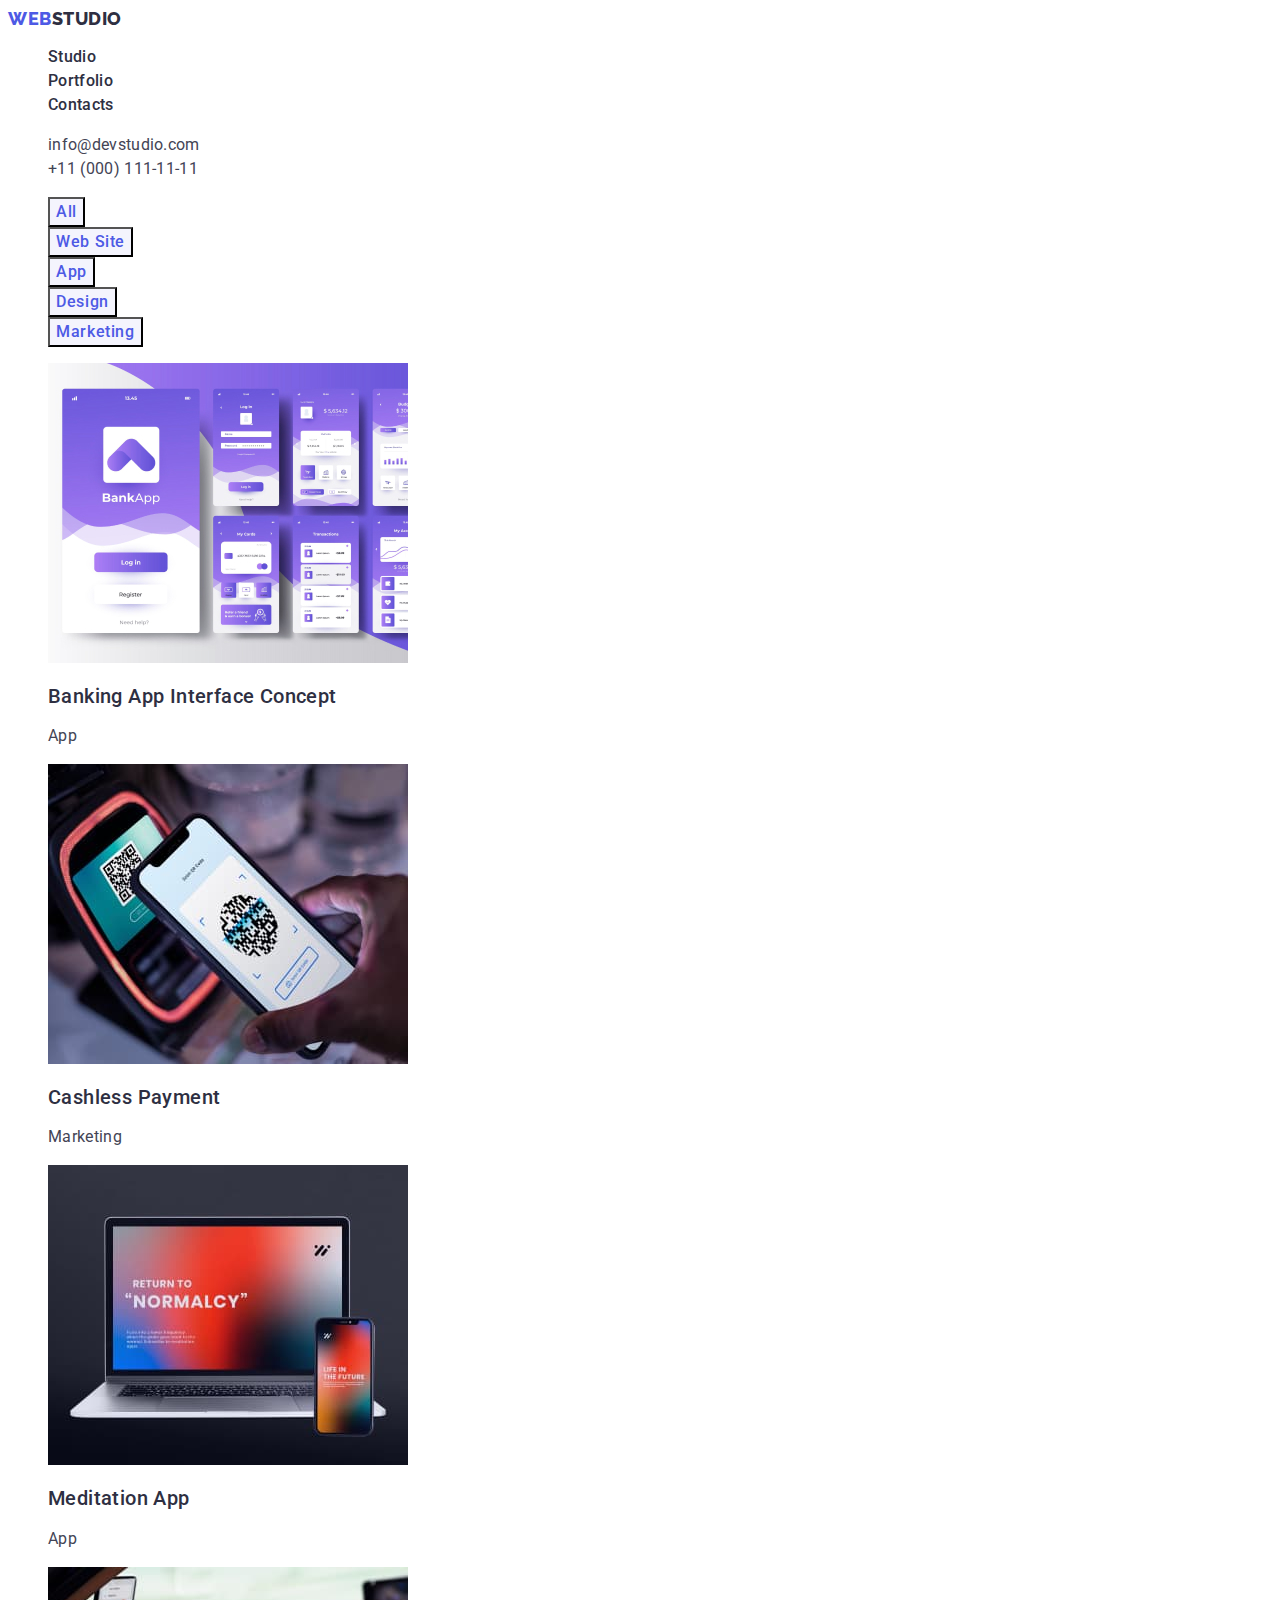
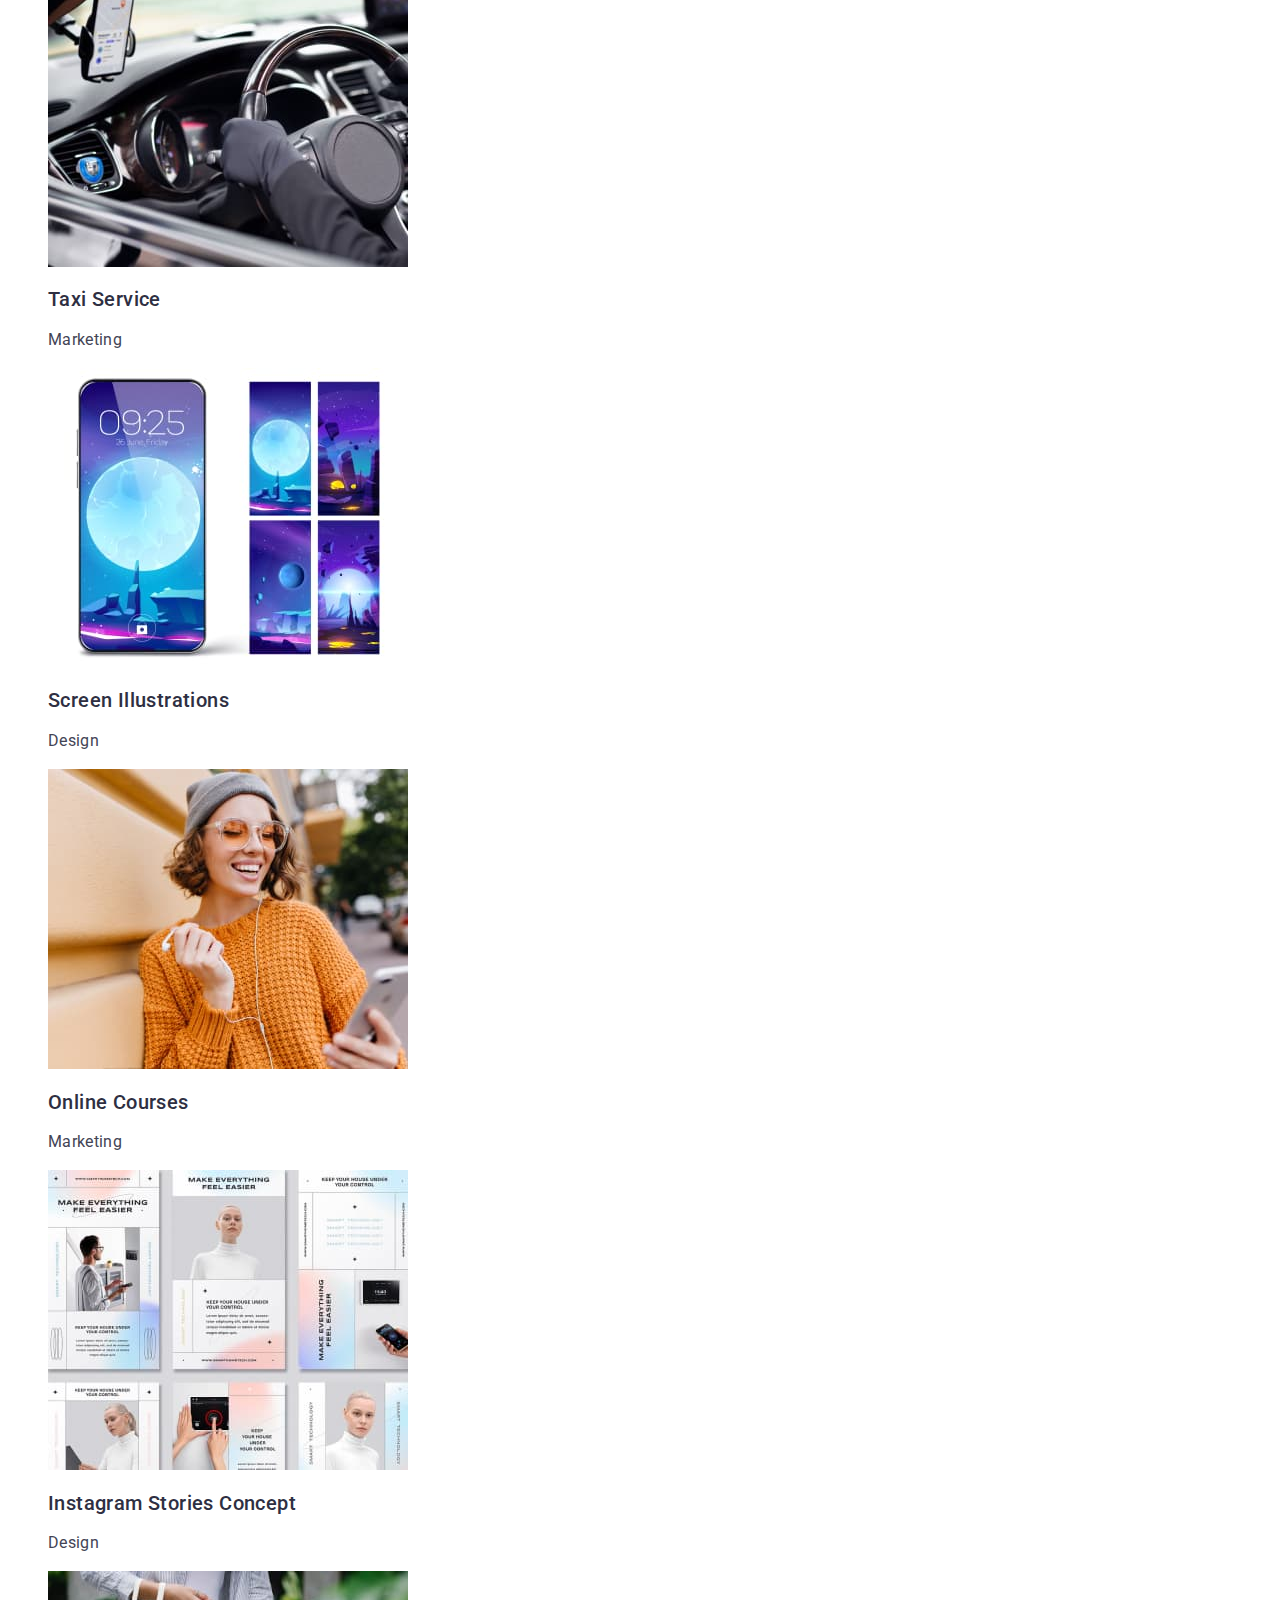
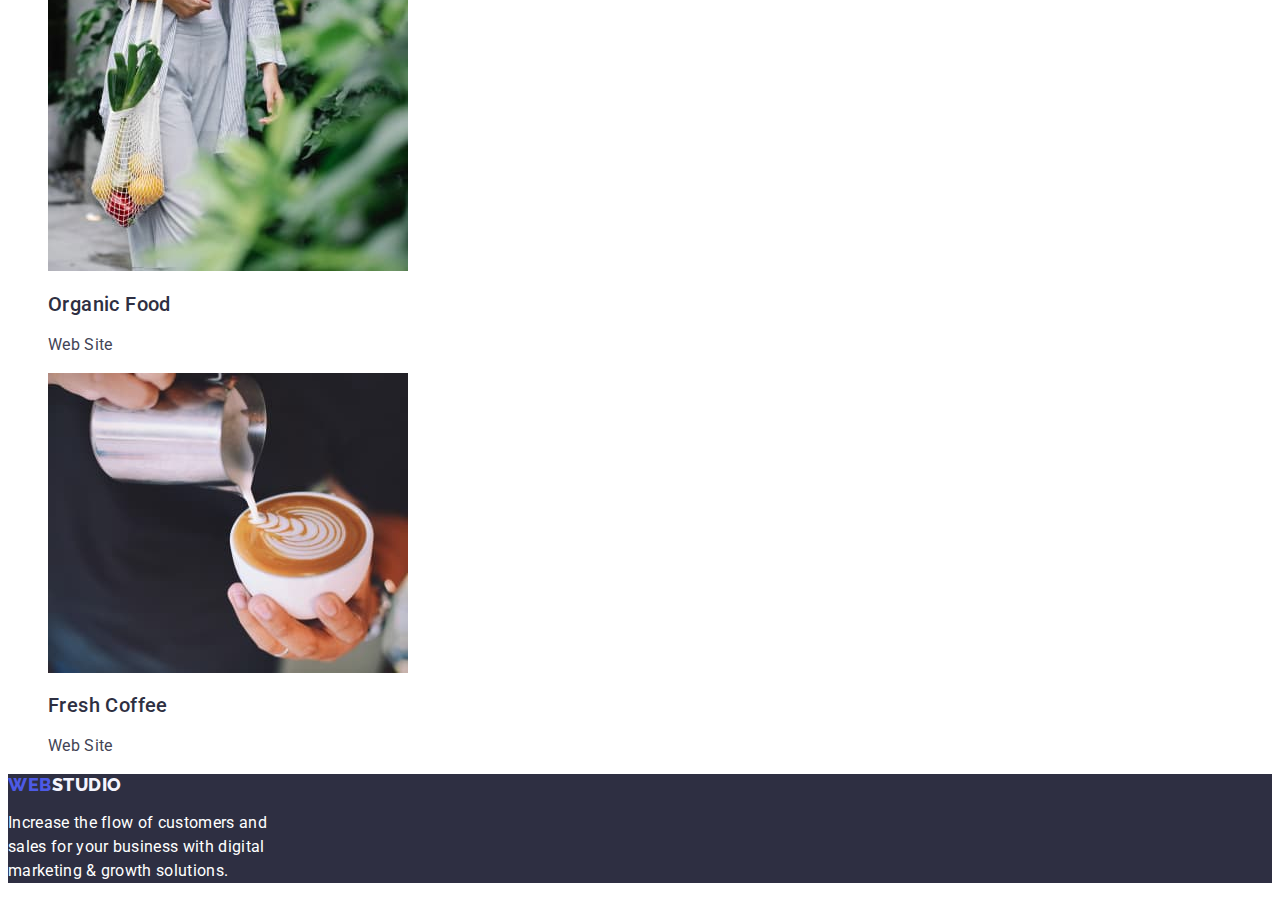
==== portfolio.html @ 1c80f48e "Initial commit" ====
<!DOCTYPE html>
<html lang="en">
  <head>
    <meta charset="UTF-8" />
    <meta http-equiv="X-UA-Compatible" content="IE=edge" />
    <meta name="viewport" content="width=device-width, initial-scale=1.0" />
    <link rel="preconnect" href="https://fonts.googleapis.com" />
    <link rel="preconnect" href="https://fonts.gstatic.com" crossorigin />
    <link
      href="https://fonts.googleapis.com/css2?family=Raleway:wght@800&family=Roboto:wght@400;500;700&display=swap"
      rel="stylesheet"
    />
    <link rel="stylesheet" href="./css/styles.css" />
    <title>Portfolio</title>
  </head>

  <body>
    <header>
      <nav>
        <a class="logo link" href="./index.html"
          >Web<span class="logo-studio">Studio</span></a
        >

        <ul class="nav-list list">
          <li class="nav-item">
            <a href="./index.html" class="nav-link link">Studio</a>
          </li>
          <li class="nav-item">
            <a href="./portfolio.html" class="nav-link link">Portfolio</a>
          </li>
          <li class="nav-item">
            <a href="" class="nav-link link">Contacts</a>
          </li>
        </ul>
      </nav>

      <address class="nav-address">
        <ul class="address-list list">
          <li class="address-item">
            <a class="address-text link" href="mailto:info@devstudio.com"
              >info@devstudio.com</a
            >
          </li>
          <li class="address-item">
            <a class="address-text link" href="tel:+110001111111"
              >+11 (000) 111-11-11</a
            >
          </li>
        </ul>
      </address>
    </header>

    <main>
      <section>
        <h1 hidden class="work-title">Work Portfolio</h1>
        <!-- Filters -->
        <ul class="filters-list list">
          <li class="filters-item">
            <button class="filters-text" type="button">All</button>
          </li>
          <li class="filters-item">
            <button class="filters-text" type="button">Web Site</button>
          </li>
          <li class="filters-item">
            <button class="filters-text" type="button">App</button>
          </li>
          <li class="filters-item">
            <button class="filters-text" type="button">Design</button>
          </li>
          <li class="filters-item">
            <button class="filters-text" type="button">Marketing</button>
          </li>
        </ul>

        <!-- Portfolio Work -->
        <ul class="projects-list list">
          <li class="projects-item">
            <a class="project-link link" href=""
              ><img
                src="./images/portfolio1.jpg"
                alt="Banking App Interface"
                width="360"
                height="300"
              />
              <h2 class="projects-direction">Banking App Interface Concept</h2>
              <p class="projects-text">App</p>
            </a>
          </li>

          <li class="projects-item">
            <a class="project-link link" href=""
              ><img
                src="./images/portfolio2.jpg"
                alt="Cashless Payment"
                width="360"
                height="300"
              />
              <h2 class="projects-direction">Cashless Payment</h2>
              <p class="projects-text">Marketing</p>
            </a>
          </li>

          <li class="projects-item">
            <a class="project-link link" href=""
              ><img
                src="./images/portfolio3.jpg"
                alt="Meditation App"
                width="360"
                height="300"
              />
              <h2 class="projects-direction">Meditation App</h2>
              <p class="projects-text">App</p>
            </a>
          </li>

          <li class="projects-item">
            <a class="project-link link" href=""
              ><img
                src="./images/portfolio4.jpg"
                alt="Taxi Service"
                width="360"
                height="300"
              />
              <h2 class="projects-direction">Taxi Service</h2>
              <p class="projects-text">Marketing</p>
            </a>
          </li>

          <li class="projects-item">
            <a class="project-link link" href=""
              ><img
                src="./images/portfolio5.jpg"
                alt="Screen Illustrations App"
                width="360"
                height="300"
              />
              <h2 class="projects-direction">Screen Illustrations</h2>
              <p class="projects-text">Design</p>
            </a>
          </li>

          <li class="projects-item">
            <a class="project-link link" href=""
              ><img
                src="./images/portfolio6.jpg"
                alt="Girl Watching Online Courses On The Telephone"
                width="360"
                height="300"
              />
              <h2 class="projects-direction">Online Courses</h2>
              <p class="projects-text">Marketing</p>
            </a>
          </li>

          <li class="projects-item">
            <a class="project-link link" href=""
              ><img
                src="./images/portfolio7.jpg"
                alt="Instagram Stories Concept"
                width="360"
                height="300"
              />
              <h2 class="projects-direction">Instagram Stories Concept</h2>
              <p class="projects-text">Design</p>
            </a>
          </li>

          <li class="projects-item">
            <a class="project-link link" href=""
              ><img
                src="./images/portfolio8.jpg"
                alt="Girl With A Bag Of Groceries"
                width="360"
                height="300"
              />
              <h2 class="projects-direction">Organic Food</h2>
              <p class="projects-text">Web Site</p>
            </a>
          </li>

          <li class="projects-item">
            <a class="project-link link" href="">
              <img
                src="./images/portfolio9.jpg"
                alt="Man Making Coffee"
                width="360"
                height="300"
              />
              <h2 class="projects-direction">Fresh Coffee</h2>
              <p class="projects-text">Web Site</p>
            </a>
          </li>
        </ul>
      </section>
    </main>

    <footer class="foot">
      <a class="logo link" href="./index.html"
        >Web<span class="logo-footer">Studio</span></a
      >
      <p class="footer-advise">
        Increase the flow of customers and <br />
        sales for your business with digital <br />
        marketing & growth solutions.
      </p>
    </footer>
  </body>
</html>
---- css/styles.css ----
:root {
--primary-brand-color: #4D5AE5;
--hover-color: #404BBF;
--headings-color: #2E2F42;
--text-color: #434455;
--subtle-text: #8E8F99;
--success-color: #31D0AA;
--magic-color: #ffffff;
--accent-color: #E7E9FC;
--background-color: #F4F4FD;
}

body{
    background-color: var(--magic-color);
    color: var(--text-color);
    font-style: normal;
    font-family: Roboto, sans-serif;
    font-size: 16px;
    font-weight: 400;
}


/* Header */

/* Logo */
.logo{
    text-decoration: none;
    font-family: 'Raleway', sans-serif;
    font-weight: 800;
    font-size: 18px;
    line-height: 1.17;
    letter-spacing: 0.03em;
    text-transform: uppercase;
    color: var(--primary-brand-color);
}



.logo-studio {
color: var(--headings-color);

}


/* Navigation */
.nav-list{
    list-style: none; 
}

.nav-link{
    color: var(--headings-color);
    font-style: normal;
    font-weight: 500;
    line-height: 1.5;
    letter-spacing: 0.02em;
    text-decoration: none;
}

.nav-link:hover, .nav-link:focus{
    color: var(--hover-color);
}

/* .nav-link.link-current{
    color: var(--primary-brand-color);
} */


/* address */
.nav-address{
    font-style: normal;
}

.address-text{
    color: var(--text-color);
    line-height: 1.5;
    letter-spacing: 0.02em;
    text-decoration: none;
    
}

.address-list{
    list-style: none;
}

.address-text:hover, .address-text:focus{
    color: var(--hover-color);;
}

.section-title {
    color: var(--headings-color);
    font-weight: 600;
    font-size: 36px;
    line-height: 1.11;
    text-transform: capitalize;
    letter-spacing: 0.02em;
    text-align: center;

}

/* Hero Section */

.hero {
    background-color: var(--headings-color);
}

.hero-title{
    color: var(--magic-color);
    font-family: "Roboto", sans-serif;
    font-weight: 600;
    font-size: 56px;
    line-height: 1.07;
    letter-spacing: 0.02em;
    text-align: center;
}

.button-hero {
    color: var(--magic-color);
    background-color: var(--primary-brand-color);
    font-family: "Roboto", sans-serif;
    font-weight: 500;
    font-size: 16px;
    line-height: 1.5;
    letter-spacing: 0.04em;
    margin: auto;
    display: block;
}

.button-hero:hover, .button-hero:focus {
    color: var(--hover-color);
    cursor: pointer;
}


/* Features Section */

.feature-direction, .team-name, .projects-direction{
    color: var(--headings-color);
    font-weight: 500;
    font-size: 20px;
    line-height: 1.2;
    letter-spacing: 0.02em;
    text-transform: capitalize;
}

.feature-text{
    line-height: 1.5;
    letter-spacing: 0.02em;
}


.feature-list{
    list-style: none;
}

/* Samples */

.samples-list{
    list-style: none;
}

/* Team Section */

.team{
    background-color: var(--background-color);
}

.team-list{
    list-style: none;
}

.team-item{
    background-color: var(--magic-color);
}

.team-function{
    line-height: 1.5;
    letter-spacing: 0.02em;
}

/* Footer Section */ 

.foot{
    background-color: var(--headings-color);
}

.logo-footer{
color: var(--background-color);
}

.footer-advise{
    color: var(--magic-color);
    line-height: 1.5;
    letter-spacing: 0.02em;
}


/* Page Portfolio */

/* Filters */
.filters-list{
    list-style: none;
}

.filters-text{
    color: var(--primary-brand-color);
    background-color: var(--background-color);
    font-family: "Roboto", sans-serif;
    font-weight: 500;
    font-size: 16px;
    line-height: 1.5;
    letter-spacing: 0.04em;

}

.filters-text:hover, .filters-text:focus{
    color: var(--magic-color);
    background-color: var(--hover-color);
    cursor: pointer;
}

/* Portfolio Work */

.projects-list{
    list-style: none;
}

.project-link{
    text-decoration: none;
}

/* .projects-direction{
    color: var(--headings-color);
    font-weight: 500;
    font-size: 20px;
    line-height: 1.2;
    letter-spacing: 0.02em;
    
} */

.projects-text{
    font-size: 16px;
    line-height: 1.5;
    letter-spacing: 0.02em;
    color: var(--text-color);
    
}
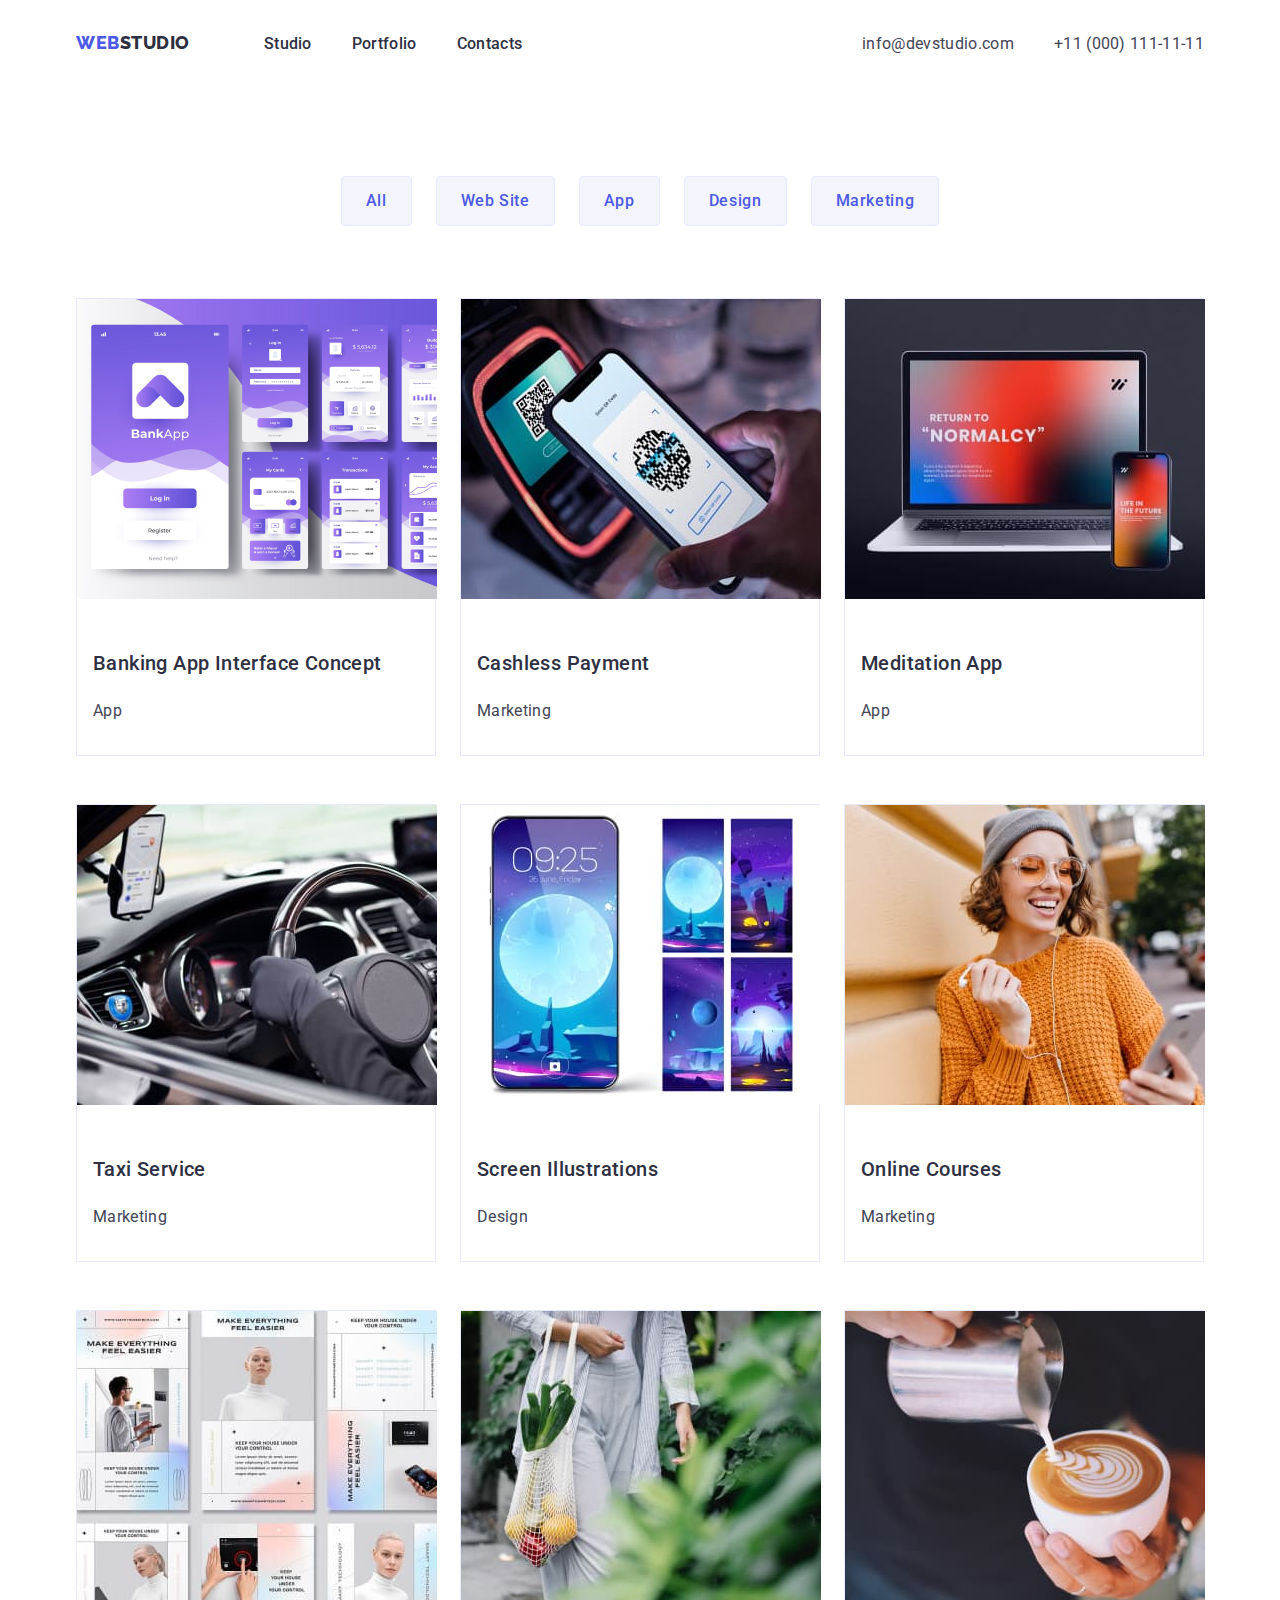
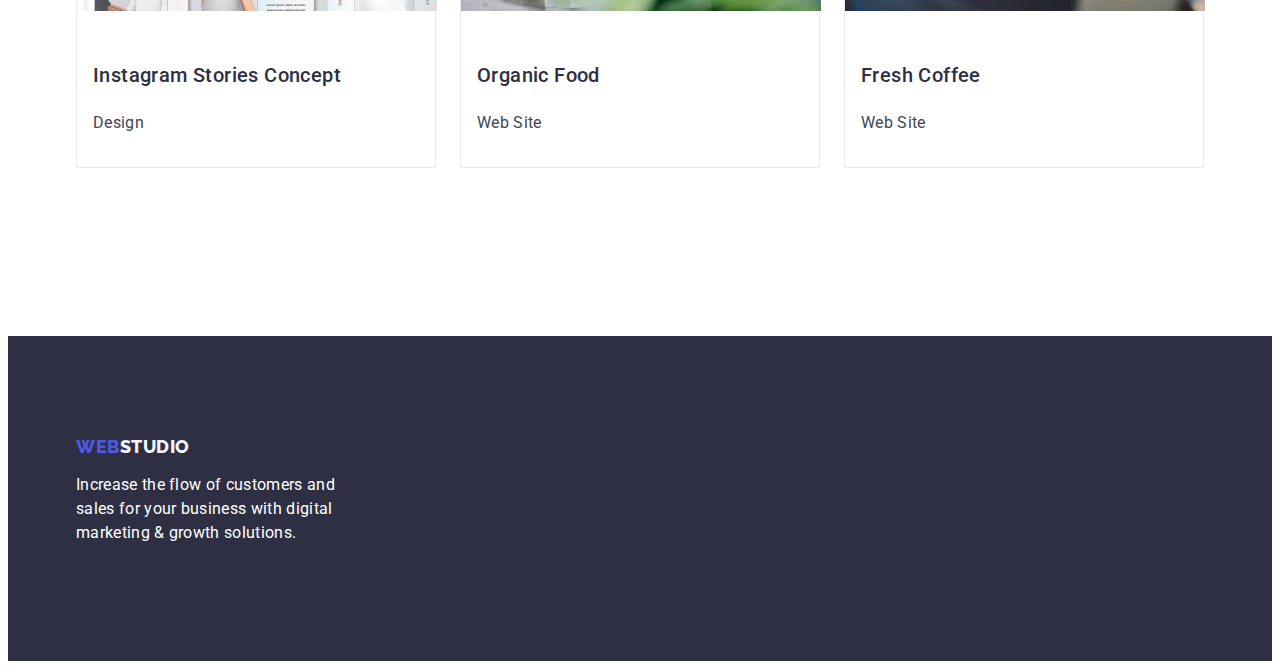
==== commit 9645becc: "Added Flexbox" ====
--- a/portfolio.html
+++ b/portfolio.html
@@ -15,194 +15,202 @@
   </head>
 
   <body>
-    <header>
-      <nav>
-        <a class="logo link" href="./index.html"
-          >Web<span class="logo-studio">Studio</span></a
-        >
-
-        <ul class="nav-list list">
-          <li class="nav-item">
-            <a href="./index.html" class="nav-link link">Studio</a>
-          </li>
-          <li class="nav-item">
-            <a href="./portfolio.html" class="nav-link link">Portfolio</a>
-          </li>
-          <li class="nav-item">
-            <a href="" class="nav-link link">Contacts</a>
-          </li>
-        </ul>
-      </nav>
-
-      <address class="nav-address">
-        <ul class="address-list list">
-          <li class="address-item">
-            <a class="address-text link" href="mailto:info@devstudio.com"
-              >info@devstudio.com</a
-            >
-          </li>
-          <li class="address-item">
-            <a class="address-text link" href="tel:+110001111111"
-              >+11 (000) 111-11-11</a
-            >
-          </li>
-        </ul>
-      </address>
+    <header class="nav-bar">
+      <div class="nav-container">
+        <div class="logo-nav">
+          <a class="logo link" href="./index.html"
+            >Web<span class="logo-studio">Studio</span></a
+          >
+          <nav>
+            <ul class="nav-list list">
+              <li class="nav-item">
+                <a href="./index.html" class="nav-link link">Studio</a>
+              </li>
+              <li class="nav-item">
+                <a href="./portfolio.html" class="nav-link link">Portfolio</a>
+              </li>
+              <li class="nav-item">
+                <a href="" class="nav-link link">Contacts</a>
+              </li>
+            </ul>
+          </nav>
+        </div>
+
+        <address class="nav-address">
+          <ul class="address-list list">
+            <li class="address-item">
+              <a class="address-text link" href="mailto:info@devstudio.com"
+                >info@devstudio.com</a
+              >
+            </li>
+            <li class="address-item">
+              <a class="address-text link" href="tel:+110001111111"
+                >+11 (000) 111-11-11</a
+              >
+            </li>
+          </ul>
+        </address>
+      </div>
     </header>
 
     <main>
-      <section>
-        <h1 hidden class="work-title">Work Portfolio</h1>
-        <!-- Filters -->
-        <ul class="filters-list list">
-          <li class="filters-item">
-            <button class="filters-text" type="button">All</button>
-          </li>
-          <li class="filters-item">
-            <button class="filters-text" type="button">Web Site</button>
-          </li>
-          <li class="filters-item">
-            <button class="filters-text" type="button">App</button>
-          </li>
-          <li class="filters-item">
-            <button class="filters-text" type="button">Design</button>
-          </li>
-          <li class="filters-item">
-            <button class="filters-text" type="button">Marketing</button>
-          </li>
-        </ul>
-
-        <!-- Portfolio Work -->
-        <ul class="projects-list list">
-          <li class="projects-item">
-            <a class="project-link link" href=""
-              ><img
-                src="./images/portfolio1.jpg"
-                alt="Banking App Interface"
-                width="360"
-                height="300"
-              />
-              <h2 class="projects-direction">Banking App Interface Concept</h2>
-              <p class="projects-text">App</p>
-            </a>
-          </li>
-
-          <li class="projects-item">
-            <a class="project-link link" href=""
-              ><img
-                src="./images/portfolio2.jpg"
-                alt="Cashless Payment"
-                width="360"
-                height="300"
-              />
-              <h2 class="projects-direction">Cashless Payment</h2>
-              <p class="projects-text">Marketing</p>
-            </a>
-          </li>
-
-          <li class="projects-item">
-            <a class="project-link link" href=""
-              ><img
-                src="./images/portfolio3.jpg"
-                alt="Meditation App"
-                width="360"
-                height="300"
-              />
-              <h2 class="projects-direction">Meditation App</h2>
-              <p class="projects-text">App</p>
-            </a>
-          </li>
-
-          <li class="projects-item">
-            <a class="project-link link" href=""
-              ><img
-                src="./images/portfolio4.jpg"
-                alt="Taxi Service"
-                width="360"
-                height="300"
-              />
-              <h2 class="projects-direction">Taxi Service</h2>
-              <p class="projects-text">Marketing</p>
-            </a>
-          </li>
-
-          <li class="projects-item">
-            <a class="project-link link" href=""
-              ><img
-                src="./images/portfolio5.jpg"
-                alt="Screen Illustrations App"
-                width="360"
-                height="300"
-              />
-              <h2 class="projects-direction">Screen Illustrations</h2>
-              <p class="projects-text">Design</p>
-            </a>
-          </li>
-
-          <li class="projects-item">
-            <a class="project-link link" href=""
-              ><img
-                src="./images/portfolio6.jpg"
-                alt="Girl Watching Online Courses On The Telephone"
-                width="360"
-                height="300"
-              />
-              <h2 class="projects-direction">Online Courses</h2>
-              <p class="projects-text">Marketing</p>
-            </a>
-          </li>
-
-          <li class="projects-item">
-            <a class="project-link link" href=""
-              ><img
-                src="./images/portfolio7.jpg"
-                alt="Instagram Stories Concept"
-                width="360"
-                height="300"
-              />
-              <h2 class="projects-direction">Instagram Stories Concept</h2>
-              <p class="projects-text">Design</p>
-            </a>
-          </li>
-
-          <li class="projects-item">
-            <a class="project-link link" href=""
-              ><img
-                src="./images/portfolio8.jpg"
-                alt="Girl With A Bag Of Groceries"
-                width="360"
-                height="300"
-              />
-              <h2 class="projects-direction">Organic Food</h2>
-              <p class="projects-text">Web Site</p>
-            </a>
-          </li>
-
-          <li class="projects-item">
-            <a class="project-link link" href="">
-              <img
-                src="./images/portfolio9.jpg"
-                alt="Man Making Coffee"
-                width="360"
-                height="300"
-              />
-              <h2 class="projects-direction">Fresh Coffee</h2>
-              <p class="projects-text">Web Site</p>
-            </a>
-          </li>
-        </ul>
+      <section class="project">
+        <div class="container">
+          <h1 hidden class="work-title">Work Portfolio</h1>
+          <!-- Filters -->
+          <ul class="filters-list list">
+            <li class="filters-item">
+              <button class="filters-text" type="button">All</button>
+            </li>
+            <li class="filters-item">
+              <button class="filters-text" type="button">Web Site</button>
+            </li>
+            <li class="filters-item">
+              <button class="filters-text" type="button">App</button>
+            </li>
+            <li class="filters-item">
+              <button class="filters-text" type="button">Design</button>
+            </li>
+            <li class="filters-item">
+              <button class="filters-text" type="button">Marketing</button>
+            </li>
+          </ul>
+
+          <!-- Portfolio Work -->
+          <ul class="projects-list list">
+            <li class="projects-item">
+              <a class="project-link link" href=""
+                ><img
+                  src="./images/portfolio1.jpg"
+                  alt="Banking App Interface"
+                  width="360"
+                  height="300"
+                />
+                <h2 class="projects-direction">
+                  Banking App Interface Concept
+                </h2>
+                <p class="projects-text">App</p>
+              </a>
+            </li>
+
+            <li class="projects-item">
+              <a class="project-link link" href=""
+                ><img
+                  src="./images/portfolio2.jpg"
+                  alt="Cashless Payment"
+                  width="360"
+                  height="300"
+                />
+                <h2 class="projects-direction">Cashless Payment</h2>
+                <p class="projects-text">Marketing</p>
+              </a>
+            </li>
+
+            <li class="projects-item">
+              <a class="project-link link" href=""
+                ><img
+                  src="./images/portfolio3.jpg"
+                  alt="Meditation App"
+                  width="360"
+                  height="300"
+                />
+                <h2 class="projects-direction">Meditation App</h2>
+                <p class="projects-text">App</p>
+              </a>
+            </li>
+
+            <li class="projects-item">
+              <a class="project-link link" href=""
+                ><img
+                  src="./images/portfolio4.jpg"
+                  alt="Taxi Service"
+                  width="360"
+                  height="300"
+                />
+                <h2 class="projects-direction">Taxi Service</h2>
+                <p class="projects-text">Marketing</p>
+              </a>
+            </li>
+
+            <li class="projects-item">
+              <a class="project-link link" href=""
+                ><img
+                  src="./images/portfolio5.jpg"
+                  alt="Screen Illustrations App"
+                  width="360"
+                  height="300"
+                />
+                <h2 class="projects-direction">Screen Illustrations</h2>
+                <p class="projects-text">Design</p>
+              </a>
+            </li>
+
+            <li class="projects-item">
+              <a class="project-link link" href=""
+                ><img
+                  src="./images/portfolio6.jpg"
+                  alt="Girl Watching Online Courses On The Telephone"
+                  width="360"
+                  height="300"
+                />
+                <h2 class="projects-direction">Online Courses</h2>
+                <p class="projects-text">Marketing</p>
+              </a>
+            </li>
+
+            <li class="projects-item">
+              <a class="project-link link" href=""
+                ><img
+                  src="./images/portfolio7.jpg"
+                  alt="Instagram Stories Concept"
+                  width="360"
+                  height="300"
+                />
+                <h2 class="projects-direction">Instagram Stories Concept</h2>
+                <p class="projects-text">Design</p>
+              </a>
+            </li>
+
+            <li class="projects-item">
+              <a class="project-link link" href=""
+                ><img
+                  src="./images/portfolio8.jpg"
+                  alt="Girl With A Bag Of Groceries"
+                  width="360"
+                  height="300"
+                />
+                <h2 class="projects-direction">Organic Food</h2>
+                <p class="projects-text">Web Site</p>
+              </a>
+            </li>
+
+            <li class="projects-item">
+              <a class="project-link link" href="">
+                <img
+                  src="./images/portfolio9.jpg"
+                  alt="Man Making Coffee"
+                  width="360"
+                  height="300"
+                />
+                <h2 class="projects-direction">Fresh Coffee</h2>
+                <p class="projects-text">Web Site</p>
+              </a>
+            </li>
+          </ul>
+        </div>
       </section>
     </main>
 
-    <footer class="foot">
-      <a class="logo link" href="./index.html"
-        >Web<span class="logo-footer">Studio</span></a
-      >
-      <p class="footer-advise">
-        Increase the flow of customers and <br />
-        sales for your business with digital <br />
-        marketing & growth solutions.
-      </p>
+    <footer class="footer">
+      <div class="container">
+        <a class="logo link" href="./index.html"
+          >Web<span class="logo-footer">Studio</span></a
+        >
+        <p class="footer-advise">
+          Increase the flow of customers and sales for your business with
+          digital marketing & growth solutions.
+        </p>
+      </div>
     </footer>
   </body>
 </html>
--- a/css/styles.css
+++ b/css/styles.css
@@ -1,3 +1,11 @@
+html {
+    box-sizing: border-box;
+}
+
+*, *::before, *::after {
+    box-sizing: inherit;
+}
+
 :root {
 --primary-brand-color: #4D5AE5;
 --hover-color: #404BBF;
@@ -19,11 +27,64 @@
     font-weight: 400;
 }
 
+.container{
+    width: 1158px;
+    margin: 0 auto;
+    padding-left: 15px;
+    padding-right: 15px;
+}
+
+.nav-list,
+.address-list,
+.features-list,
+.samples-list,
+.team-list,
+.filters-list,
+.projects-list {
+    list-style-type: none;
+}
+
+.nav-bar,
+.logo-nav,
+.nav-address,
+.nav-list,
+.address-list,
+.features-list,
+.samples-list,
+.team-list,
+.filters-list,
+.projects-list {
+    display: flex;
+}
+
+.filters-item:not(:last-child),
+.featurs-item:not(:last-child),
+.samples-item:not(:last-child),
+.team-item:not(:last-child) {
+    margin-right: 24px;
+}
 
 /* Header */
+
+.nav-bar{
+    background-color: var(--magic-color);
+    padding-top: 24px;
+    padding-bottom: 24px;
+}
+
+.nav-container{
+    display: flex;
+    justify-content: space-between;
+    align-items: center;
+    width: 1158px;
+    margin: 0 auto;
+    padding-left: 15px;
+    padding-right: 15px;
+}
 
 /* Logo */
 .logo{
+    margin-right: 74px ;
     text-decoration: none;
     font-family: 'Raleway', sans-serif;
     font-weight: 800;
@@ -34,17 +95,19 @@
     color: var(--primary-brand-color);
 }
 
-
-
 .logo-studio {
 color: var(--headings-color);
-
-}
-
-
-/* Navigation */
-.nav-list{
-    list-style: none; 
+}
+
+.nav-list, .address-list{
+    margin: 0;
+    padding-left: 0;
+}
+
+
+.nav-item:not(:last-child),
+.address-item:not(:last-child){
+    margin-right: 40px;
 }
 
 .nav-link{
@@ -56,7 +119,8 @@
     text-decoration: none;
 }
 
-.nav-link:hover, .nav-link:focus{
+.address-text:hover,
+.address-text:focus, .nav-link:hover, .nav-link:focus{
     color: var(--hover-color);
 }
 
@@ -66,6 +130,11 @@
 
 
 /* address */
+
+.address-list{
+    margin: 0;
+    padding-left: 0;
+}
 .nav-address{
     font-style: normal;
 }
@@ -78,15 +147,9 @@
     
 }
 
-.address-list{
-    list-style: none;
-}
-
-.address-text:hover, .address-text:focus{
-    color: var(--hover-color);;
-}
-
 .section-title {
+    margin-top: 0;
+    margin-bottom: 72px;
     color: var(--headings-color);
     font-weight: 600;
     font-size: 36px;
@@ -99,21 +162,29 @@
 
 /* Hero Section */
 
+main {
+    background-color: var(--magic-color);
+}
+
 .hero {
+    padding-top: 192px;
+    padding-bottom: 192px;
     background-color: var(--headings-color);
+    text-align: center;
 }
 
 .hero-title{
     color: var(--magic-color);
-    font-family: "Roboto", sans-serif;
+    margin: 0;
     font-weight: 600;
     font-size: 56px;
     line-height: 1.07;
     letter-spacing: 0.02em;
-    text-align: center;
-}
-
-.button-hero {
+}
+
+.hero-button {
+    margin-top: 48px;
+    padding: 16px 32px;
     color: var(--magic-color);
     background-color: var(--primary-brand-color);
     font-family: "Roboto", sans-serif;
@@ -121,19 +192,30 @@
     font-size: 16px;
     line-height: 1.5;
     letter-spacing: 0.04em;
-    margin: auto;
-    display: block;
-}
-
-.button-hero:hover, .button-hero:focus {
-    color: var(--hover-color);
+    box-shadow: 0px 4px 4px rgba(0, 0, 0, 0.15);
+    border-radius: 4px;
+}
+
+.hero-button:hover, .hero-button:focus {
+    background-color: var(--hover-color);
     cursor: pointer;
 }
 
 
 /* Features Section */
-
-.feature-direction, .team-name, .projects-direction{
+.features{
+    padding-top: 72px;
+    padding-bottom: 72px;
+}
+
+.features-list{
+    margin: 0;
+    padding-left: 0;
+}
+
+.feature-direction{
+    margin: 0;
+    margin-bottom: 8px;
     color: var(--headings-color);
     font-weight: 500;
     font-size: 20px;
@@ -143,43 +225,68 @@
 }
 
 .feature-text{
-    line-height: 1.5;
-    letter-spacing: 0.02em;
-}
-
-
-.feature-list{
-    list-style: none;
-}
+    width: 264px;
+    margin-top: 8px;
+    line-height: 1.5;
+    letter-spacing: 0.02em;
+}
+
 
 /* Samples */
-
-.samples-list{
-    list-style: none;
-}
+.samples {
+    padding-bottom: 72px;
+}
+
+.samples-list {
+    margin: 0;
+    padding-left: 0;
+}
+
 
 /* Team Section */
 
 .team{
+    padding-top: 120px;
+    padding-bottom: 120px;
     background-color: var(--background-color);
 }
 
 .team-list{
-    list-style: none;
+    margin: 0;
+    padding-left: 0;
 }
 
 .team-item{
+    width: 264px;
     background-color: var(--magic-color);
-}
+    box-shadow: 0px 1px 6px rgba(46, 47, 66, 0.08), 0px 1px 1px rgba(46, 47, 66, 0.16), 0px 2px 1px rgba(46, 47, 66, 0.08);
+    border-radius: 0px 0px 4px 4px;
+}
+
+.team-name{
+    margin: 32px;
+    margin-bottom: 8px;
+    color: var(--headings-color);
+    font-weight: 500;
+    font-size: 20px;
+    line-height: 1.2;
+    letter-spacing: 0.02em;
+    text-align: center;
+    text-transform: capitalize;
+} 
 
 .team-function{
-    line-height: 1.5;
-    letter-spacing: 0.02em;
+    margin-bottom: 32px;
+    line-height: 1.5;
+    letter-spacing: 0.02em;
+    text-align: center;
 }
 
 /* Footer Section */ 
 
-.foot{
+.footer{
+    padding-top: 100px;
+    padding-bottom: 100px;
     background-color: var(--headings-color);
 }
 
@@ -188,20 +295,32 @@
 }
 
 .footer-advise{
+    margin-top: 16px;
     color: var(--magic-color);
     line-height: 1.5;
     letter-spacing: 0.02em;
+    width: 264px;
 }
 
 
 /* Page Portfolio */
 
 /* Filters */
-.filters-list{
-    list-style: none;
+
+.project {
+    padding-top: 96px;
+    padding-bottom: 120px;
+}
+
+.filters-list {
+    justify-content: center;
+    margin: 0;
+    padding-left: 0;
 }
 
 .filters-text{
+    padding: 12px 24px;
+    text-align: center;
     color: var(--primary-brand-color);
     background-color: var(--background-color);
     font-family: "Roboto", sans-serif;
@@ -209,6 +328,9 @@
     font-size: 16px;
     line-height: 1.5;
     letter-spacing: 0.04em;
+    border: 1px solid #e7e9fc;
+    border-radius: 4px;
+    cursor: pointer;
 
 }
 
@@ -220,24 +342,47 @@
 
 /* Portfolio Work */
 
-.projects-list{
-    list-style: none;
-}
+
 
 .project-link{
     text-decoration: none;
 }
 
-/* .projects-direction{
+.projects-direction{
+    margin-top: 32px;
+    margin-bottom: 8px;
+    padding: 16px;
     color: var(--headings-color);
     font-weight: 500;
     font-size: 20px;
     line-height: 1.2;
     letter-spacing: 0.02em;
     
-} */
+} 
+
+.projects-list {
+    justify-content: center;
+    flex-wrap: wrap;
+    margin-top: 72px;
+    margin-bottom: 0;
+    padding: 0;
+}
+
+.projects-item {
+    width: 360px;
+    margin-right: 24px;
+    margin-bottom: 48px;
+    border: 1px solid #e7e9fc;
+}
+
+.projects-item:nth-child(3n) {
+    margin-right: 0;
+}
 
 .projects-text{
+    margin-top: 0;
+    margin-bottom: 32px;
+    padding-left: 16px;
     font-size: 16px;
     line-height: 1.5;
     letter-spacing: 0.02em;
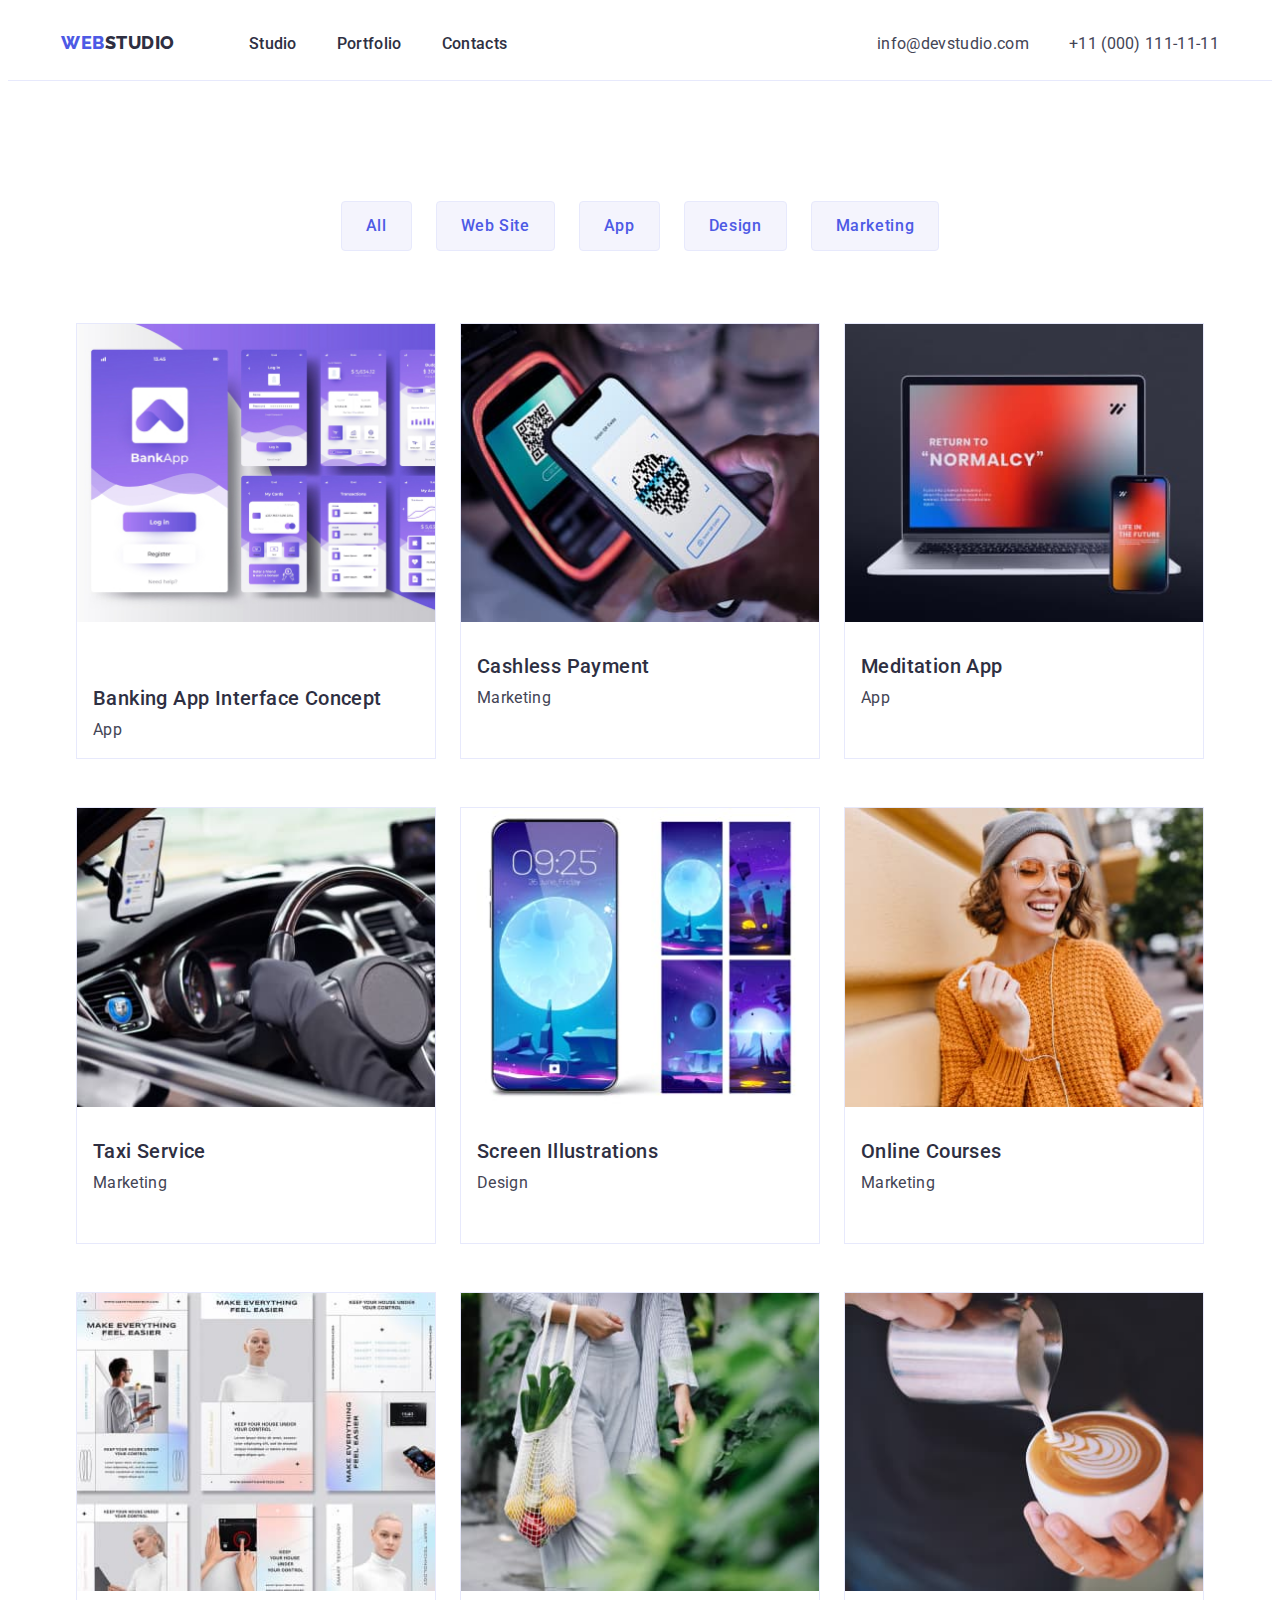
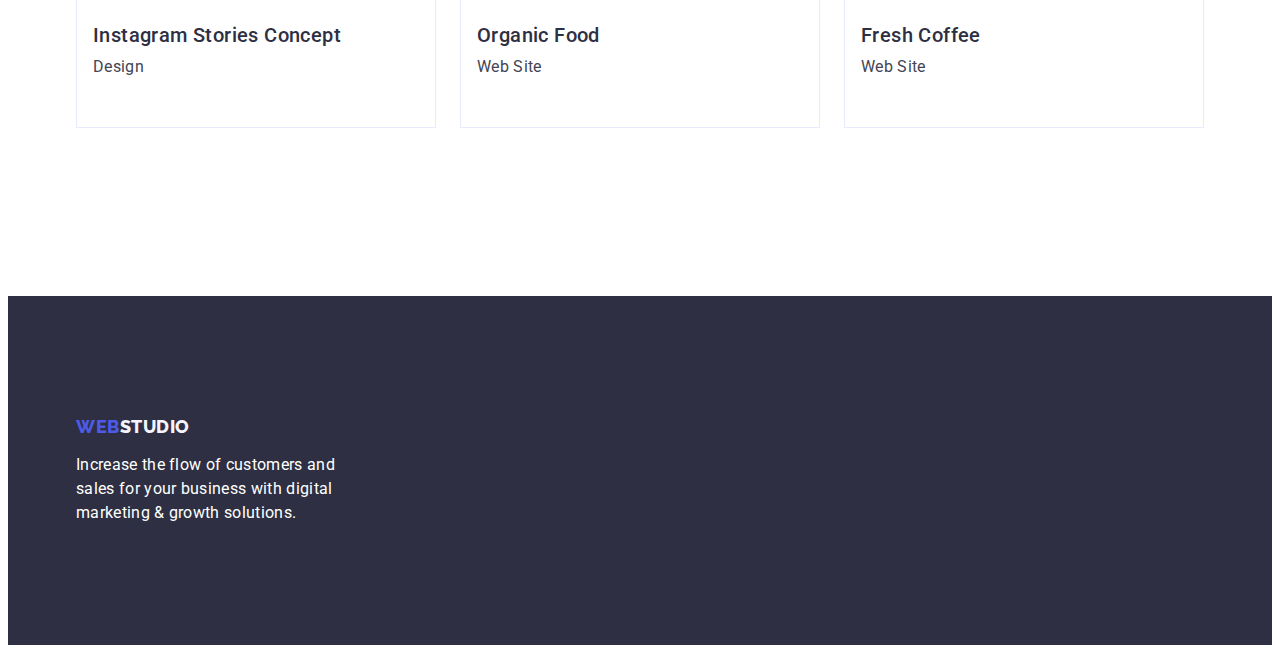
==== commit 21415ccc: "Fixed" ====
--- a/portfolio.html
+++ b/portfolio.html
@@ -10,6 +10,14 @@
       href="https://fonts.googleapis.com/css2?family=Raleway:wght@800&family=Roboto:wght@400;500;700&display=swap"
       rel="stylesheet"
     />
+    <link
+      rel="stylesheet"
+      href="https://cdnjs.cloudflare.com/ajax/libs/modern-normalize/1.1.0/modern-normalize.min.css"
+      integrity="sha512-wpPYUAdjBVSE4KJnH1VR1HeZfpl1ub8YT/NKx4PuQ5NmX2tKuGu6U/JRp5y+Y8XG2tV+wKQpNHVUX03MfMFn9Q=="
+      crossorigin="anonymous"
+      referrerpolicy="no-referrer"
+    />
+
     <link rel="stylesheet" href="./css/styles.css" />
     <title>Portfolio</title>
   </head>
@@ -56,7 +64,7 @@
     <main>
       <section class="project">
         <div class="container">
-          <h1 hidden class="work-title">Work Portfolio</h1>
+          <h1 class="work-title visually-hidden">Work Portfolio</h1>
           <!-- Filters -->
           <ul class="filters-list list">
             <li class="filters-item">
@@ -86,6 +94,7 @@
                   width="360"
                   height="300"
                 />
+                <div class="projects-card"></div>
                 <h2 class="projects-direction">
                   Banking App Interface Concept
                 </h2>
@@ -101,8 +110,10 @@
                   width="360"
                   height="300"
                 />
-                <h2 class="projects-direction">Cashless Payment</h2>
-                <p class="projects-text">Marketing</p>
+                <div class="projects-card">
+                  <h2 class="projects-direction">Cashless Payment</h2>
+                  <p class="projects-text">Marketing</p>
+                </div>
               </a>
             </li>
 
@@ -114,8 +125,10 @@
                   width="360"
                   height="300"
                 />
-                <h2 class="projects-direction">Meditation App</h2>
-                <p class="projects-text">App</p>
+                <div class="projects-card">
+                  <h2 class="projects-direction">Meditation App</h2>
+                  <p class="projects-text">App</p>
+                </div>
               </a>
             </li>
 
@@ -127,8 +140,10 @@
                   width="360"
                   height="300"
                 />
-                <h2 class="projects-direction">Taxi Service</h2>
-                <p class="projects-text">Marketing</p>
+                <div class="projects-card">
+                  <h2 class="projects-direction">Taxi Service</h2>
+                  <p class="projects-text">Marketing</p>
+                </div>
               </a>
             </li>
 
@@ -140,8 +155,10 @@
                   width="360"
                   height="300"
                 />
-                <h2 class="projects-direction">Screen Illustrations</h2>
-                <p class="projects-text">Design</p>
+                <div class="projects-card">
+                  <h2 class="projects-direction">Screen Illustrations</h2>
+                  <p class="projects-text">Design</p>
+                </div>
               </a>
             </li>
 
@@ -153,8 +170,10 @@
                   width="360"
                   height="300"
                 />
-                <h2 class="projects-direction">Online Courses</h2>
-                <p class="projects-text">Marketing</p>
+                <div class="projects-card">
+                  <h2 class="projects-direction">Online Courses</h2>
+                  <p class="projects-text">Marketing</p>
+                </div>
               </a>
             </li>
 
@@ -166,8 +185,10 @@
                   width="360"
                   height="300"
                 />
-                <h2 class="projects-direction">Instagram Stories Concept</h2>
-                <p class="projects-text">Design</p>
+                <div class="projects-card">
+                  <h2 class="projects-direction">Instagram Stories Concept</h2>
+                  <p class="projects-text">Design</p>
+                </div>
               </a>
             </li>
 
@@ -179,8 +200,10 @@
                   width="360"
                   height="300"
                 />
-                <h2 class="projects-direction">Organic Food</h2>
-                <p class="projects-text">Web Site</p>
+                <div class="projects-card">
+                  <h2 class="projects-direction">Organic Food</h2>
+                  <p class="projects-text">Web Site</p>
+                </div>
               </a>
             </li>
 
@@ -192,8 +215,10 @@
                   width="360"
                   height="300"
                 />
-                <h2 class="projects-direction">Fresh Coffee</h2>
-                <p class="projects-text">Web Site</p>
+                <div class="projects-card">
+                  <h2 class="projects-direction">Fresh Coffee</h2>
+                  <p class="projects-text">Web Site</p>
+                </div>
               </a>
             </li>
           </ul>
--- a/css/styles.css
+++ b/css/styles.css
@@ -25,6 +25,19 @@
     font-family: Roboto, sans-serif;
     font-size: 16px;
     font-weight: 400;
+}
+
+.visually-hidden {
+    position: absolute;
+    white-space: nowrap;
+    width: 1px;
+    height: 1px;
+    overflow: hidden;
+    border: 0;
+    padding: 0;
+    clip: rect(0 0 0 0);
+    clip-path: inset(50%);
+    margin: -1px;
 }
 
 .container{
@@ -68,8 +81,7 @@
 
 .nav-bar{
     background-color: var(--magic-color);
-    padding-top: 24px;
-    padding-bottom: 24px;
+    border-bottom: 1px solid var(--accent-color);
 }
 
 .nav-container{
@@ -78,8 +90,7 @@
     align-items: center;
     width: 1158px;
     margin: 0 auto;
-    padding-left: 15px;
-    padding-right: 15px;
+
 }
 
 /* Logo */
@@ -93,6 +104,8 @@
     letter-spacing: 0.03em;
     text-transform: uppercase;
     color: var(--primary-brand-color);
+    padding-top: 24px;
+    padding-bottom: 24px;
 }
 
 .logo-studio {
@@ -111,12 +124,17 @@
 }
 
 .nav-link{
+    display: block;
+    padding-top: 24px;
+    padding-bottom: 24px;
+
     color: var(--headings-color);
     font-style: normal;
     font-weight: 500;
     line-height: 1.5;
     letter-spacing: 0.02em;
     text-decoration: none;
+ 
 }
 
 .address-text:hover,
@@ -140,10 +158,13 @@
 }
 
 .address-text{
+    display: block;
     color: var(--text-color);
     line-height: 1.5;
     letter-spacing: 0.02em;
     text-decoration: none;
+    padding-top: 24px;
+    padding-bottom: 24px;
     
 }
 
@@ -175,7 +196,8 @@
 
 .hero-title{
     color: var(--magic-color);
-    margin: 0;
+    width: 500px;
+    margin: 0 auto;
     font-weight: 600;
     font-size: 56px;
     line-height: 1.07;
@@ -192,7 +214,6 @@
     font-size: 16px;
     line-height: 1.5;
     letter-spacing: 0.04em;
-    box-shadow: 0px 4px 4px rgba(0, 0, 0, 0.15);
     border-radius: 4px;
 }
 
@@ -204,8 +225,8 @@
 
 /* Features Section */
 .features{
-    padding-top: 72px;
-    padding-bottom: 72px;
+    padding-top: 120px;
+    padding-bottom: 120px;
 }
 
 .features-list{
@@ -234,12 +255,18 @@
 
 /* Samples */
 .samples {
-    padding-bottom: 72px;
+    padding-bottom: 120px;
 }
 
 .samples-list {
     margin: 0;
     padding-left: 0;
+}
+
+.samples-item > img, .team-item>img, .project-link>img {
+    display: block;
+    width: 100%;
+    height: auto;
 }
 
 
@@ -263,8 +290,13 @@
     border-radius: 0px 0px 4px 4px;
 }
 
+.team-item-text {
+    padding-top: 32px;
+    padding-bottom: 32px;
+}
+
 .team-name{
-    margin: 32px;
+    margin-top: 0;
     margin-bottom: 8px;
     color: var(--headings-color);
     font-weight: 500;
@@ -276,7 +308,8 @@
 } 
 
 .team-function{
-    margin-bottom: 32px;
+    margin-top: 0;
+    margin-bottom: 0;
     line-height: 1.5;
     letter-spacing: 0.02em;
     text-align: center;
@@ -285,8 +318,8 @@
 /* Footer Section */ 
 
 .footer{
-    padding-top: 100px;
-    padding-bottom: 100px;
+    padding-top: 120px;
+    padding-bottom: 120px;
     background-color: var(--headings-color);
 }
 
@@ -296,6 +329,7 @@
 
 .footer-advise{
     margin-top: 16px;
+    margin-bottom: 0;
     color: var(--magic-color);
     line-height: 1.5;
     letter-spacing: 0.02em;
@@ -308,7 +342,7 @@
 /* Filters */
 
 .project {
-    padding-top: 96px;
+    padding-top: 120px;
     padding-bottom: 120px;
 }
 
@@ -348,17 +382,7 @@
     text-decoration: none;
 }
 
-.projects-direction{
-    margin-top: 32px;
-    margin-bottom: 8px;
-    padding: 16px;
-    color: var(--headings-color);
-    font-weight: 500;
-    font-size: 20px;
-    line-height: 1.2;
-    letter-spacing: 0.02em;
-    
-} 
+
 
 .projects-list {
     justify-content: center;
@@ -372,16 +396,32 @@
     width: 360px;
     margin-right: 24px;
     margin-bottom: 48px;
-    border: 1px solid #e7e9fc;
+    border: 1px solid var(--accent-color);
 }
 
 .projects-item:nth-child(3n) {
     margin-right: 0;
 }
 
+.projects-card {
+    padding-top: 32px;
+    padding-bottom: 32px;
+}
+
+.projects-direction {
+    margin-top: 0;
+    margin-bottom: 8px;
+    padding-left: 16px;
+    color: var(--headings-color);
+    font-weight: 500;
+    font-size: 20px;
+    line-height: 1.2;
+    letter-spacing: 0.02em;
+
+}
+
 .projects-text{
     margin-top: 0;
-    margin-bottom: 32px;
     padding-left: 16px;
     font-size: 16px;
     line-height: 1.5;
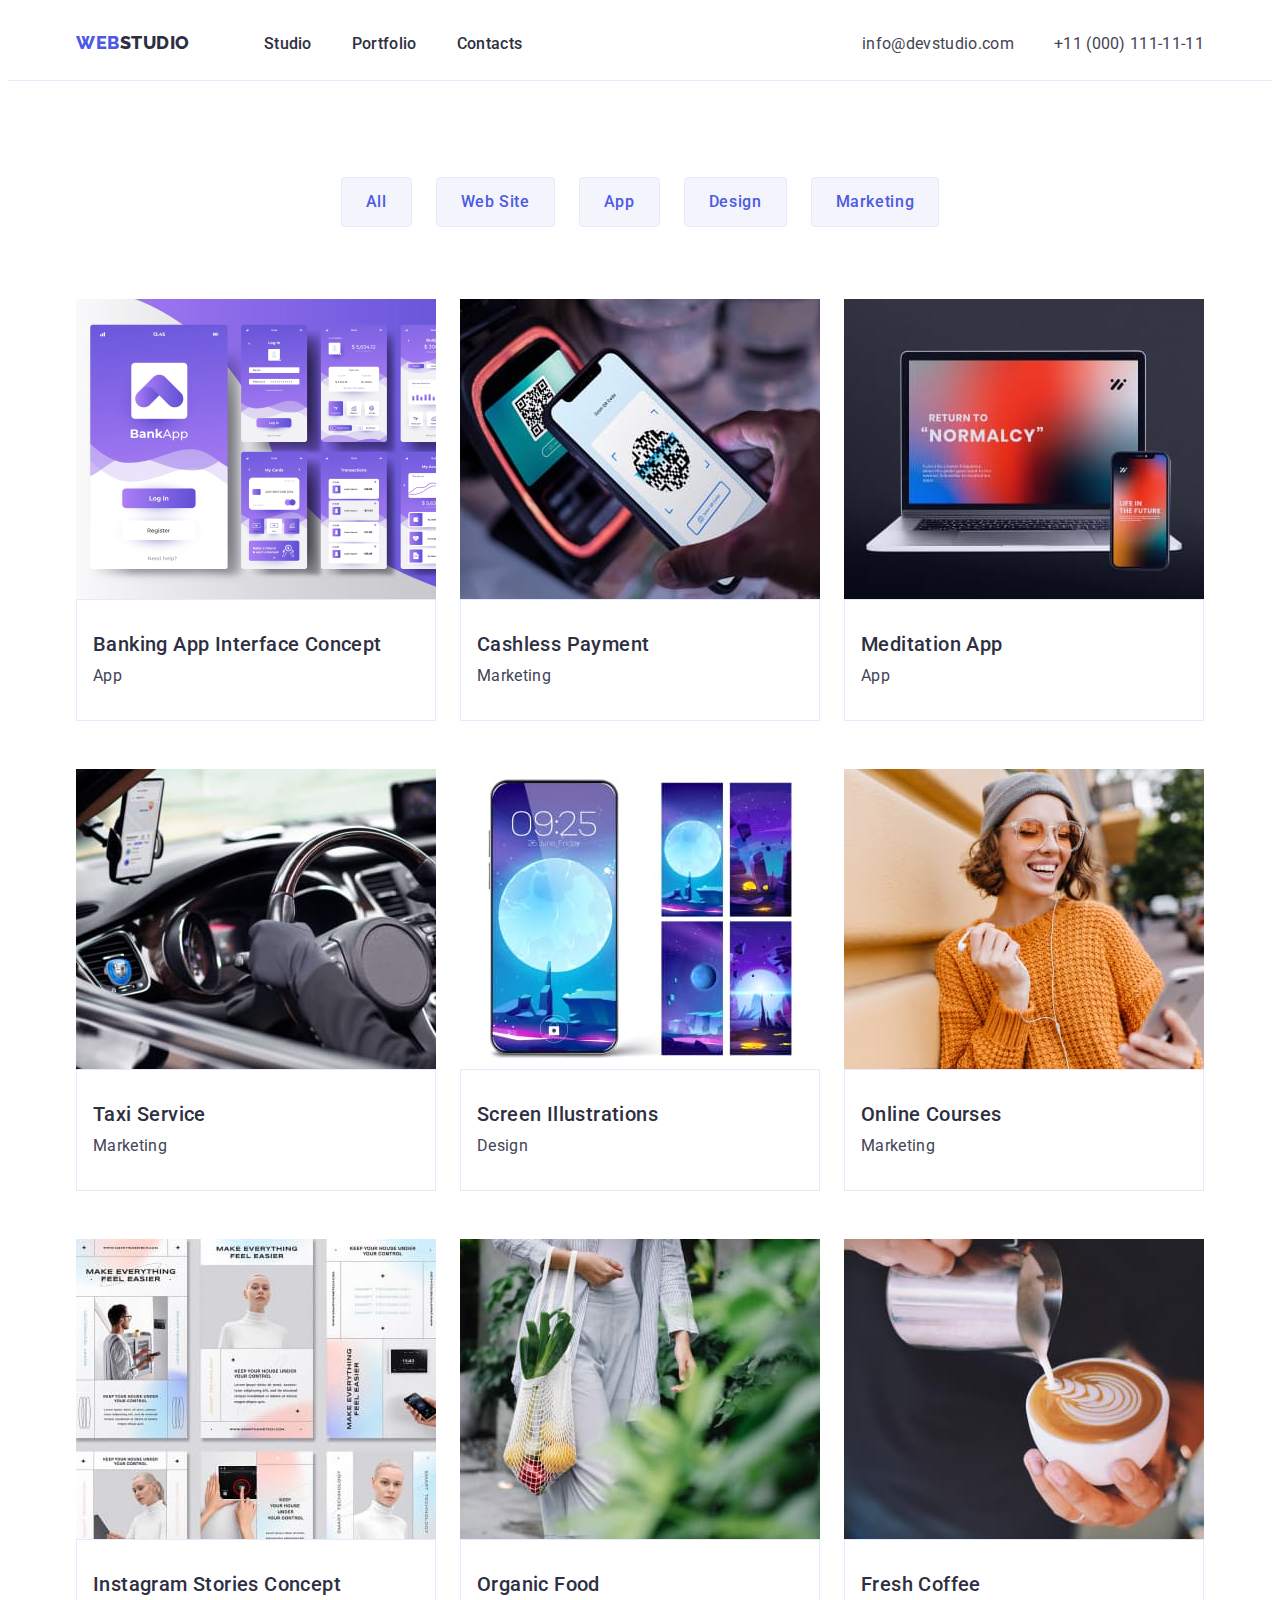
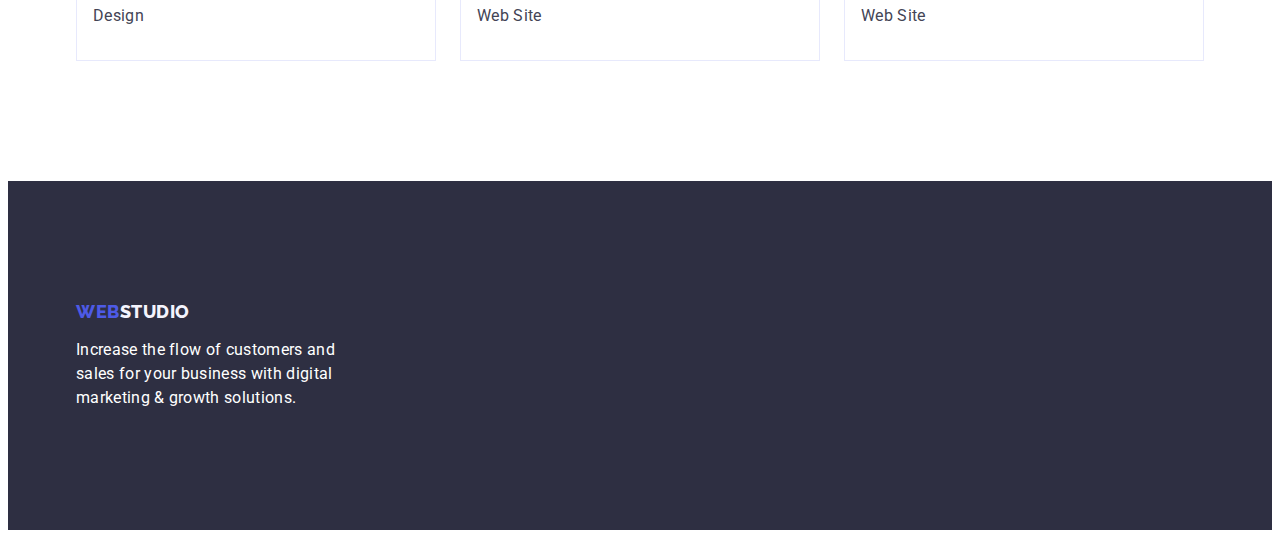
==== commit beb6757e: "Fixed" ====
--- a/portfolio.html
+++ b/portfolio.html
@@ -94,11 +94,12 @@
                   width="360"
                   height="300"
                 />
-                <div class="projects-card"></div>
-                <h2 class="projects-direction">
-                  Banking App Interface Concept
-                </h2>
-                <p class="projects-text">App</p>
+                <div class="projects-card">
+                  <h2 class="projects-direction">
+                    Banking App Interface Concept
+                  </h2>
+                  <p class="projects-text">App</p>
+                </div>
               </a>
             </li>
 
--- a/css/styles.css
+++ b/css/styles.css
@@ -71,7 +71,7 @@
 }
 
 .filters-item:not(:last-child),
-.featurs-item:not(:last-child),
+.feature-item:not(:last-child),
 .samples-item:not(:last-child),
 .team-item:not(:last-child) {
     margin-right: 24px;
@@ -89,6 +89,8 @@
     justify-content: space-between;
     align-items: center;
     width: 1158px;
+    padding-left: 15px;
+    padding-right: 15px;
     margin: 0 auto;
 
 }
@@ -215,6 +217,7 @@
     line-height: 1.5;
     letter-spacing: 0.04em;
     border-radius: 4px;
+    border: rgba(0%, 0%, 0%, 0%);
 }
 
 .hero-button:hover, .hero-button:focus {
@@ -236,7 +239,6 @@
 
 .feature-direction{
     margin: 0;
-    margin-bottom: 8px;
     color: var(--headings-color);
     font-weight: 500;
     font-size: 20px;
@@ -248,6 +250,7 @@
 .feature-text{
     width: 264px;
     margin-top: 8px;
+    margin-bottom: 0;
     line-height: 1.5;
     letter-spacing: 0.02em;
 }
@@ -323,6 +326,12 @@
     background-color: var(--headings-color);
 }
 
+.logo-bottom{
+    padding-top: 0;
+    padding-bottom: 0;
+    margin-right: 0;
+}
+
 .logo-footer{
 color: var(--background-color);
 }
@@ -342,7 +351,7 @@
 /* Filters */
 
 .project {
-    padding-top: 120px;
+    padding-top: 96px;
     padding-bottom: 120px;
 }
 
@@ -371,6 +380,7 @@
 .filters-text:hover, .filters-text:focus{
     color: var(--magic-color);
     background-color: var(--hover-color);
+    border: 1px solid rgba(0, 0, 0, 0);
     cursor: pointer;
 }
 
@@ -396,22 +406,26 @@
     width: 360px;
     margin-right: 24px;
     margin-bottom: 48px;
-    border: 1px solid var(--accent-color);
 }
 
 .projects-item:nth-child(3n) {
     margin-right: 0;
+}
+
+.projects-item:nth-last-child(-n + 3) {
+    margin-bottom: 0;
 }
 
 .projects-card {
     padding-top: 32px;
     padding-bottom: 32px;
+    padding-left: 16px;
+    border: 1px solid var(--accent-color);
 }
 
 .projects-direction {
     margin-top: 0;
     margin-bottom: 8px;
-    padding-left: 16px;
     color: var(--headings-color);
     font-weight: 500;
     font-size: 20px;
@@ -422,10 +436,11 @@
 
 .projects-text{
     margin-top: 0;
-    padding-left: 16px;
+    margin-bottom: 0;
     font-size: 16px;
     line-height: 1.5;
     letter-spacing: 0.02em;
     color: var(--text-color);
     
-}+}
+
